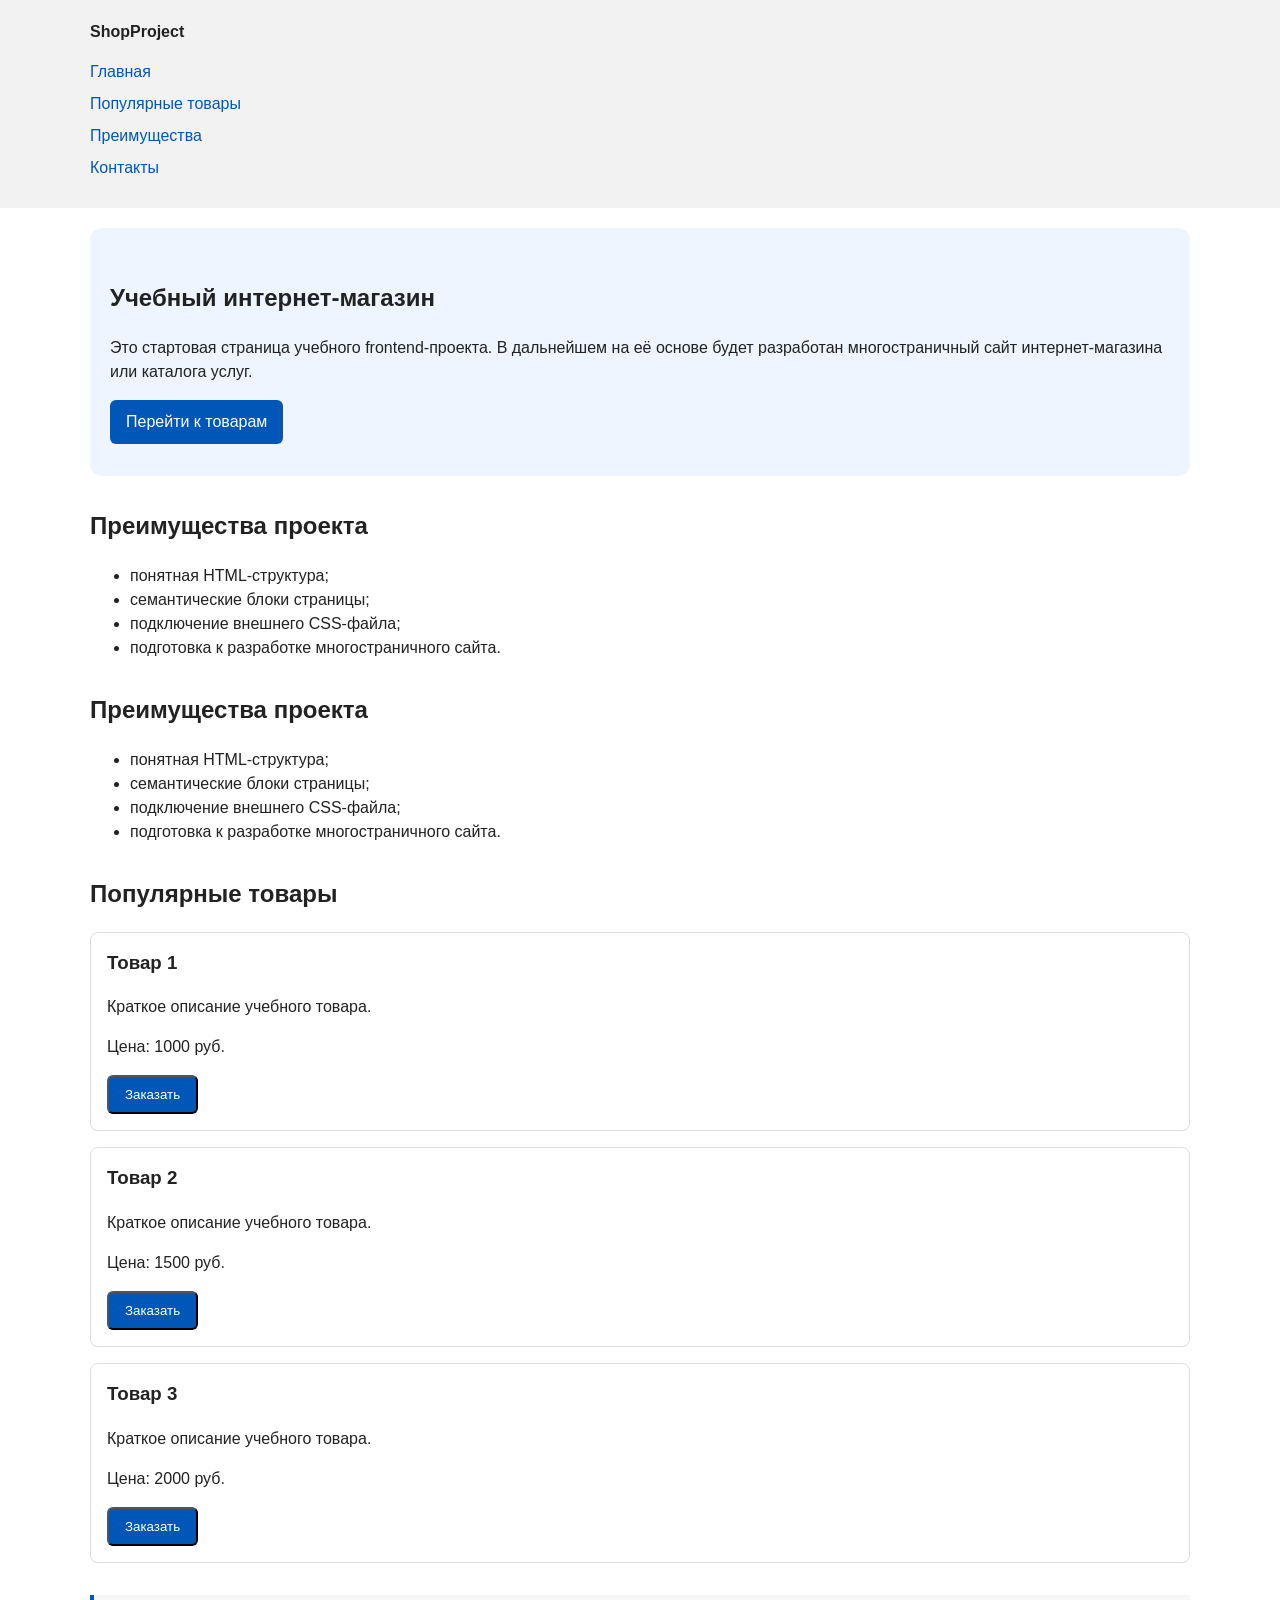
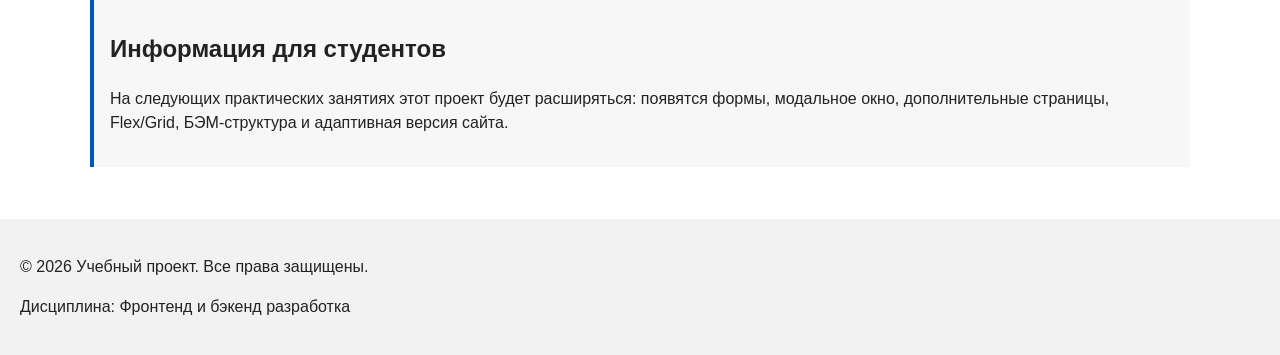
==== index.html @ 1f0f4b77 "feat: add order form modal and validation" ====
<!doctype html>
<html lang="ru">
  <head>
    <meta charset="UTF-8" />
    <meta name="viewport" content="width=device-width, initial-scale=1.0" />
    <title>Учебный интернет-магазин</title>
    <script src="js/main.js" defer></script>
    <link rel="stylesheet" href="css/style.css" />
  </head>
  <body>
    <header>
      <div class="site-header">
        <a class="site-logo" href="index.html">ShopProject</a>

        <nav class="site-nav" aria-label="Основная навигация">
          <ul class="site-nav__list">
            <li><a href="index.html">Главная</a></li>
            <li><a href="#popular">Популярные товары</a></li>
            <li><a href="#advantages">Преимущества</a></li>
            <li><a href="#contacts">Контакты</a></li>
          </ul>
        </nav>
      </div>
    </header>
    <main>
      <!-- Основное содержимое страницы -->
      <section class="hero">
        <h1>Учебный интернет-магазин</h1>
        <p>
          Это стартовая страница учебного frontend-проекта. В дальнейшем на её
          основе будет разработан многостраничный сайт интернет-магазина или
          каталога услуг.
        </p>
        <a class="button" href="#popular">Перейти к товарам</a>
      </section>

      <section class="section" id="advantages">
        <h2>Преимущества проекта</h2>

        <ul class="advantages-list">
          <li>понятная HTML-структура;</li>
          <li>семантические блоки страницы;</li>
          <li>подключение внешнего CSS-файла;</li>
          <li>подготовка к разработке многостраничного сайта.</li>
        </ul>
      </section>

      <section class="section" id="advantages">
        <h2>Преимущества проекта</h2>

        <ul class="advantages-list">
          <li>понятная HTML-структура;</li>
          <li>семантические блоки страницы;</li>
          <li>подключение внешнего CSS-файла;</li>
          <li>подготовка к разработке многостраничного сайта.</li>
        </ul>
      </section>

      <section class="section" id="popular">
        <h2>Популярные товары</h2>

        <article class="product-card">
          <h3>Товар 1</h3>
          <p>Краткое описание учебного товара.</p>
          <p>Цена: 1000 руб.</p>
          <button
            class="button product-card__button"
            type="button"
            data-product="Товар 1"
          >
            Заказать
          </button>
        </article>

        <article class="product-card">
          <h3>Товар 2</h3>
          <p>Краткое описание учебного товара.</p>
          <p>Цена: 1500 руб.</p>
          <button
            class="button product-card__button"
            type="button"
            data-product="Товар 1"
          >
            Заказать
          </button>
        </article>

        <article class="product-card">
          <h3>Товар 3</h3>
          <p>Краткое описание учебного товара.</p>
          <p>Цена: 2000 руб.</p>
          <button
            class="button product-card__button"
            type="button"
            data-product="Товар 1"
          >
            Заказать
          </button>
        </article>
      </section>

      <aside class="aside-info">
        <h2>Информация для студентов</h2>
        <p>
          На следующих практических занятиях этот проект будет расширяться:
          появятся формы, модальное окно, дополнительные страницы, Flex/Grid,
          БЭМ-структура и адаптивная версия сайта.
        </p>
      </aside>
    </main>
    <footer id="contacts">
      <p>&copy; 2026 Учебный проект. Все права защищены.</p>
      <p>Дисциплина: Фронтенд и бэкенд разработка</p>
    </footer>
    <dialog
      class="order-dialog"
      id="order-dialog"
      aria-labelledby="order-dialog-title"
    >
      <h2 id="order-dialog-title">Оформление заявки</h2>

      <form
        class="order-form"
        id="order-form"
        action="#"
        method="post"
        novalidate
      >
        <input id="selected-product" name="selected-product" type="hidden" />

        <div class="form-field">
          <label for="order-name">Имя</label>
          <input
            id="order-name"
            name="name"
            type="text"
            placeholder="Введите ваше имя"
            minlength="2"
            autocomplete="given-name"
            required
          />
        </div>

        <div class="form-field">
          <label for="order-email">E-mail</label>
          <input
            id="order-email"
            name="email"
            type="email"
            placeholder="example@mail.ru"
            autocomplete="email"
            required
          />
        </div>

        <div class="form-field">
          <label for="order-phone">Телефон</label>
          <input
            id="order-phone"
            name="phone"
            type="tel"
            inputmode="tel"
            placeholder="+7 (900) 000-00-00"
            pattern="^\+7 \(\d{3}\) \d{3}-\d{2}-\d{2}$"
            required
          />
          <small>Формат: +7 (900) 000-00-00</small>
        </div>

        <div class="form-field">
          <label for="order-date">Дата связи</label>
          <input id="order-date" name="date" type="date" />
        </div>

        <div class="form-field">
          <label for="order-topic">Тема заявки</label>
          <select id="order-topic" name="topic" required>
            <option value="">Выберите тему</option>
            <option value="product">Заказ товара</option>
            <option value="consultation">Консультация</option>
            <option value="delivery">Доставка</option>
          </select>
        </div>

        <div class="form-field">
          <label for="order-comment">Комментарий</label>
          <textarea
            id="order-comment"
            name="comment"
            rows="4"
            placeholder="Укажите дополнительную информацию"
          ></textarea>
        </div>

        <div class="form-field form-field--checkbox">
          <label>
            <input
              id="order-agreement"
              name="agreement"
              type="checkbox"
              required
            />
            Я согласен на обработку данных
          </label>
        </div>

        <div class="form-actions">
          <button type="button" id="close-order-dialog">Закрыть</button>
          <button type="submit">Отправить заявку</button>
        </div>
      </form>
    </dialog>

    <p class="success-message" id="success-message" hidden>
      Форма успешно отправлена!
    </p>
  </body>
</html>
---- css/style.css ----
/* 
  Универсальное правило для всех элементов.
  border-box делает расчёт размеров более понятным:
  width включает content, padding и border.
*/
* {
  box-sizing: border-box;
}

/*
  Убираем стандартный внешний отступ браузера у body.
  Без этого вокруг страницы может появиться белая рамка.
*/
body {
  margin: 0;
  font-family: Arial, sans-serif;
  line-height: 1.5;
  color: #222222;
  background-color: #ffffff;
}

/*
  Задаём внутренние отступы для основных областей страницы.
  Это делает содержимое визуально отделённым от краёв окна браузера.
*/
header,
main,
footer {
  padding: 20px;
}

/*
  Оформляем шапку страницы.
  Пока используется простой светло-серый фон.
*/
header {
  background-color: #f2f2f2;
}

/*
  Оформляем подвал страницы тем же фоном,
  чтобы визуально отделить его от основного содержимого.
*/
footer {
  background-color: #f2f2f2;
}

/*
  Ограничиваем ширину содержимого шапки,
  чтобы оно не растягивалось слишком сильно на широких экранах.
*/
.site-header {
  max-width: 1100px;
  margin: 0 auto;
}

/*
  Оформляем текстовый логотип.
*/
.site-logo {
  font-weight: bold;
  text-decoration: none;
  color: #222222;
}

/*
  Убираем стандартные отступы и маркеры списка навигации.
*/
.site-nav__list {
  padding: 0;
  margin: 16px 0 0;
  list-style: none;
}

/*
  Добавляем расстояние между пунктами меню.
*/
.site-nav__list li {
  margin-bottom: 8px;
}

/*
  Оформляем ссылки меню.
*/
.site-nav__list a {
  color: #0057b8;
  text-decoration: none;
}

/*
  При наведении мыши подчёркиваем ссылку.
  Подробно состояния интерфейса будут рассмотрены в практической работе 1.7.
*/
.site-nav__list a:hover {
  text-decoration: underline;
}

/*
  Hero-блок — первый крупный блок страницы.
  Он визуально отделяется от остальных разделов фоном и отступами.
*/
.hero {
  max-width: 1100px;
  margin: 0 auto 32px;
  padding: 32px 20px;
  background-color: #eef5ff;
  border-radius: 12px;
}

/*
  Общий класс для разделов страницы.
*/
.section {
  max-width: 1100px;
  margin: 0 auto 32px;
}

/*
  Убираем лишний верхний отступ у заголовков разделов.
*/
.section h2 {
  margin-top: 0;
}

/*
  Карточка товара — самостоятельный блок.
  На следующих занятиях карточки будут доработаны и выстроены в сетку.
*/
.product-card {
  margin-bottom: 16px;
  padding: 16px;
  border: 1px solid #dddddd;
  border-radius: 8px;
  background-color: #ffffff;
}

/*
  Убираем лишний верхний отступ у заголовка карточки.
*/
.product-card h3 {
  margin-top: 0;
}

/*
  Пока это обычная ссылка, но визуально она оформляется как кнопка.
*/
.button {
  display: inline-block;
  padding: 10px 16px;
  color: #ffffff;
  background-color: #0057b8;
  text-decoration: none;
  border-radius: 6px;
}

/*
  Простое состояние наведения для кнопки.
*/
.button:hover {
  background-color: #003f86;
}

/*
  Дополнительный информационный блок.
*/
.aside-info {
  max-width: 1100px;
  margin: 0 auto 32px;
  padding: 16px;
  border-left: 4px solid #0057b8;
  background-color: #f7f7f7;
}

/*
  Модальное окно.
  Элемент dialog сам умеет открываться поверх страницы.
*/
.order-dialog {
  width: min(100% - 32px, 560px);
  padding: 24px;
  border: none;
  border-radius: 12px;
}

/*
  Затемнение фона за модальным окном.
*/
.order-dialog::backdrop {
  background-color: rgba(0, 0, 0, 0.5);
}

/*
  Поле формы.
  Каждый блок получает нижний отступ.
*/
.form-field {
  margin-bottom: 16px;
}

/*
  Подпись поля.
*/
.form-field label {
  display: block;
  margin-bottom: 6px;
}

/*
  Основные поля формы.
*/
.form-field input,
.form-field select,
.form-field textarea {
  width: 100%;
  padding: 10px 12px;
  border: 1px solid #cccccc;
  border-radius: 6px;
  font: inherit;
}

/*
  Checkbox не должен занимать всю ширину.
*/
.form-field input[type="checkbox"] {
  width: auto;
}

/*
  Подсказка под полем телефона.
*/
.form-field small {
  display: block;
  margin-top: 4px;
  color: #666666;
}

/*
  Видимый фокус для клавиатурной навигации.
*/
.form-field input:focus-visible,
.form-field select:focus-visible,
.form-field textarea:focus-visible,
.form-actions button:focus-visible {
  outline: 2px solid #0057b8;
  outline-offset: 2px;
}

/*
  Подсветка ошибочных полей.
  Атрибут aria-invalid будет добавляться через JavaScript.
*/
[aria-invalid="true"] {
  border-color: #b00020;
}

/*
  Кнопки формы.
*/
.form-actions {
  display: flex;
  gap: 12px;
  margin-top: 20px;
}

/*
  Сообщение об успешной отправке.
*/
.success-message {
  max-width: 1100px;
  margin: 24px auto;
  padding: 16px;
  border-left: 4px solid #168a2f;
  background-color: #eefaf0;
}
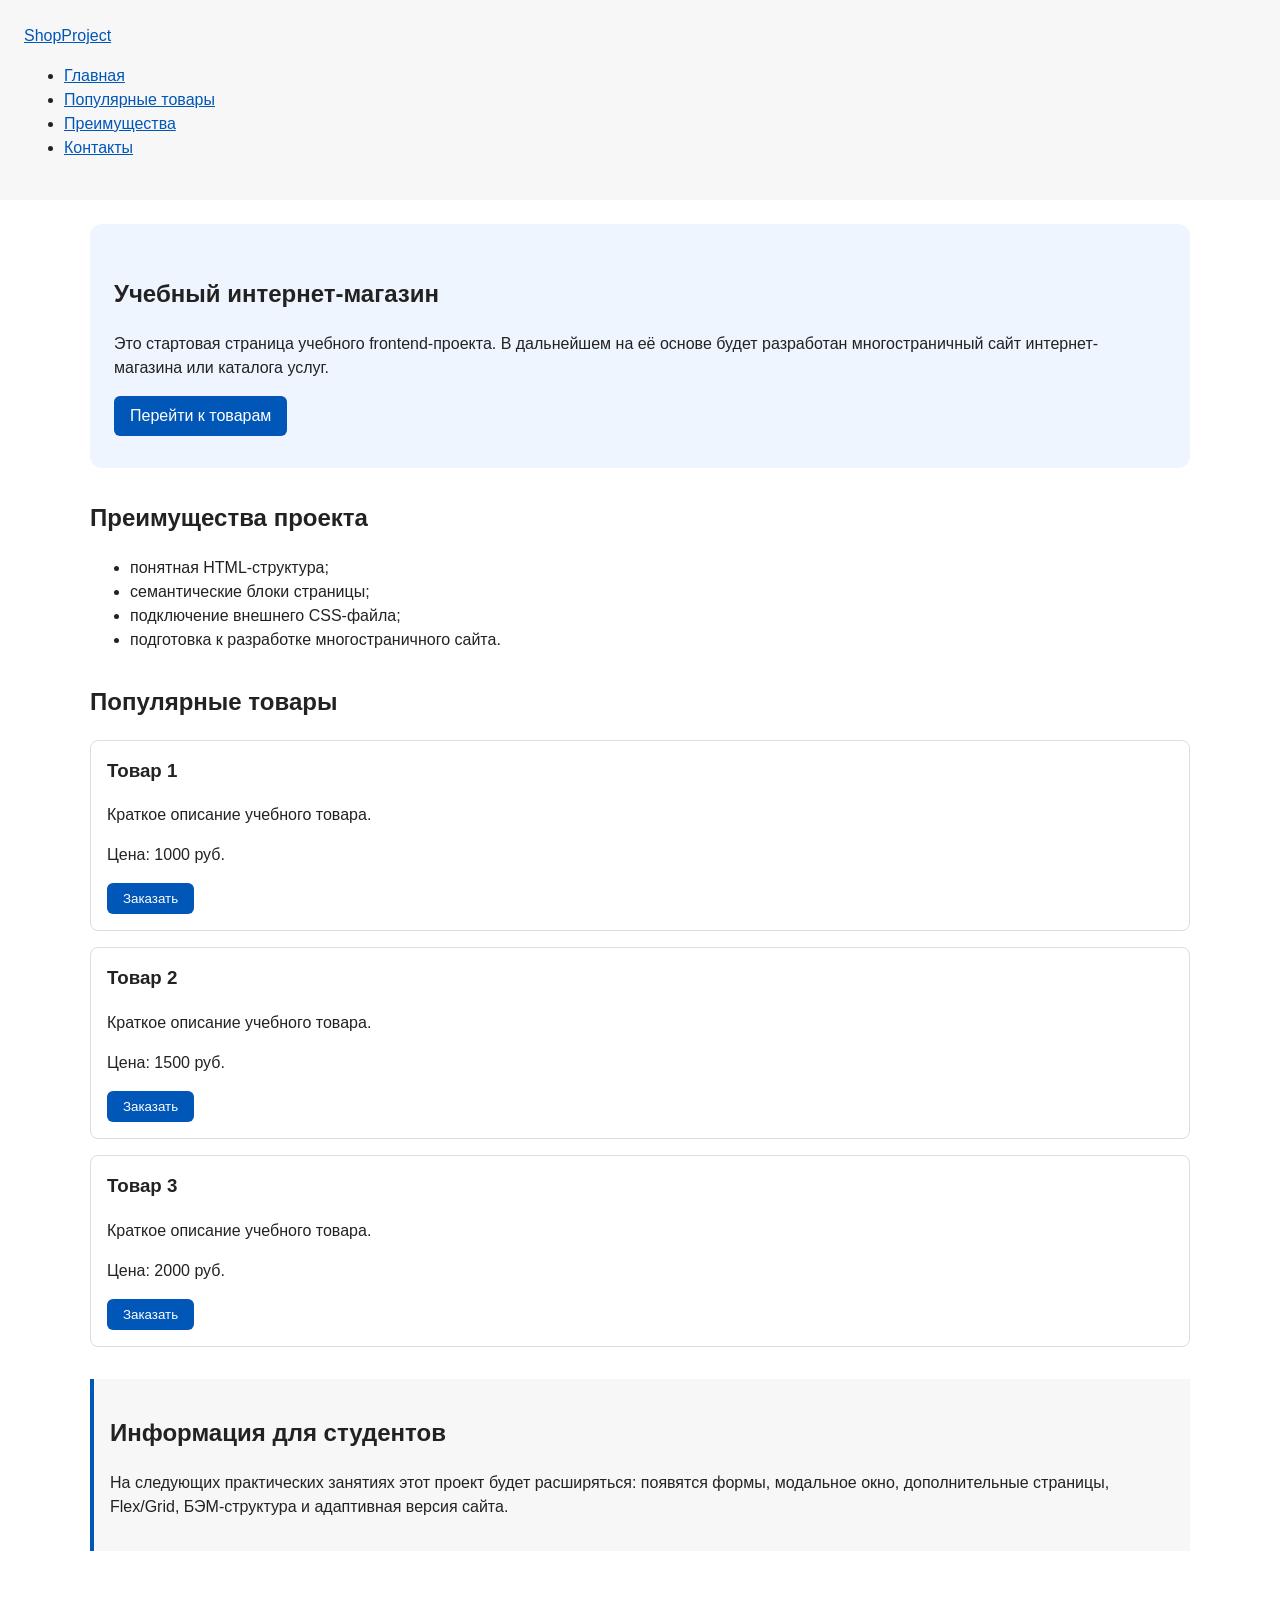
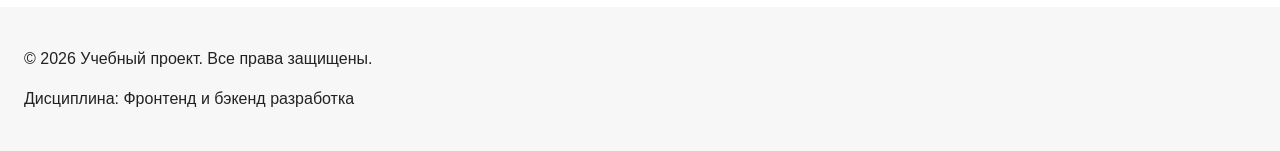
==== commit 2ebc1a4c: "refactor: organize CSS variables and states" ====
--- a/index.html
+++ b/index.html
@@ -45,17 +45,6 @@
         </ul>
       </section>
 
-      <section class="section" id="advantages">
-        <h2>Преимущества проекта</h2>
-
-        <ul class="advantages-list">
-          <li>понятная HTML-структура;</li>
-          <li>семантические блоки страницы;</li>
-          <li>подключение внешнего CSS-файла;</li>
-          <li>подготовка к разработке многостраничного сайта.</li>
-        </ul>
-      </section>
-
       <section class="section" id="popular">
         <h2>Популярные товары</h2>
 
--- a/css/style.css
+++ b/css/style.css
@@ -1,274 +1,220 @@
-/* 
-  Универсальное правило для всех элементов.
-  border-box делает расчёт размеров более понятным:
-  width включает content, padding и border.
-*/
+/* ===============================
+   1. Переменные проекта
+   =============================== */
+
+:root {
+  /* Основные цвета проекта */
+  --color-bg: #ffffff;
+  --color-text: #222222;
+  --color-muted: #666666;
+  --color-primary: #0057b8;
+  --color-primary-dark: #003f86;
+  --color-border: #dddddd;
+  --color-surface: #f7f7f7;
+  --color-surface-accent: #eef5ff;
+  --color-danger: #b00020;
+  --color-success: #168a2f;
+  --color-success-bg: #eefaf0;
+  --color-white: #ffffff;
+
+  /* Отступы */
+  --space-xs: 4px;
+  --space-sm: 8px;
+  --space-md: 16px;
+  --space-lg: 24px;
+  --space-xl: 32px;
+
+  /* Скругления */
+  --radius-sm: 6px;
+  --radius-md: 8px;
+  --radius-lg: 12px;
+
+  /* Размеры */
+  --container-width: 1100px;
+}
+/* ===============================
+   2. Базовые стили
+   =============================== */
+
 * {
   box-sizing: border-box;
 }
 
-/*
-  Убираем стандартный внешний отступ браузера у body.
-  Без этого вокруг страницы может появиться белая рамка.
-*/
 body {
   margin: 0;
   font-family: Arial, sans-serif;
   line-height: 1.5;
-  color: #222222;
-  background-color: #ffffff;
-}
-
-/*
-  Задаём внутренние отступы для основных областей страницы.
-  Это делает содержимое визуально отделённым от краёв окна браузера.
-*/
+  color: var(--color-text);
+  background-color: var(--color-bg);
+}
+
 header,
 main,
 footer {
-  padding: 20px;
-}
-
-/*
-  Оформляем шапку страницы.
-  Пока используется простой светло-серый фон.
-*/
+  padding: var(--space-lg);
+}
+
 header {
-  background-color: #f2f2f2;
-}
-
-/*
-  Оформляем подвал страницы тем же фоном,
-  чтобы визуально отделить его от основного содержимого.
-*/
+  background-color: var(--color-surface);
+}
+
 footer {
-  background-color: #f2f2f2;
-}
-
-/*
-  Ограничиваем ширину содержимого шапки,
-  чтобы оно не растягивалось слишком сильно на широких экранах.
-*/
-.site-header {
-  max-width: 1100px;
-  margin: 0 auto;
-}
-
-/*
-  Оформляем текстовый логотип.
-*/
-.site-logo {
-  font-weight: bold;
+  background-color: var(--color-surface);
+}
+
+/* ===============================
+   3. Общие элементы интерфейса
+   =============================== */
+
+a {
+  color: var(--color-primary);
+}
+
+a:hover {
+  color: var(--color-primary-dark);
+}
+
+a:focus-visible {
+  outline: 2px solid var(--color-primary);
+  outline-offset: 3px;
+}
+
+.button {
+  display: inline-block;
+  padding: var(--space-sm) var(--space-md);
+  color: var(--color-white);
+  background-color: var(--color-primary);
   text-decoration: none;
-  color: #222222;
-}
-
-/*
-  Убираем стандартные отступы и маркеры списка навигации.
-*/
-.site-nav__list {
-  padding: 0;
-  margin: 16px 0 0;
-  list-style: none;
-}
-
-/*
-  Добавляем расстояние между пунктами меню.
-*/
-.site-nav__list li {
-  margin-bottom: 8px;
-}
-
-/*
-  Оформляем ссылки меню.
-*/
-.site-nav__list a {
-  color: #0057b8;
-  text-decoration: none;
-}
-
-/*
-  При наведении мыши подчёркиваем ссылку.
-  Подробно состояния интерфейса будут рассмотрены в практической работе 1.7.
-*/
-.site-nav__list a:hover {
-  text-decoration: underline;
-}
-
-/*
-  Hero-блок — первый крупный блок страницы.
-  Он визуально отделяется от остальных разделов фоном и отступами.
-*/
+  border: none;
+  border-radius: var(--radius-sm);
+  cursor: pointer;
+}
+
+.button:hover {
+  background-color: var(--color-primary-dark);
+}
+
+.button:focus-visible {
+  outline: 2px solid var(--color-primary);
+  outline-offset: 3px;
+}
+
+.button:disabled {
+  opacity: 0.6;
+  cursor: not-allowed;
+}
+
+/* ===============================
+   4. Компоненты страницы
+   =============================== */
+
 .hero {
-  max-width: 1100px;
-  margin: 0 auto 32px;
-  padding: 32px 20px;
-  background-color: #eef5ff;
-  border-radius: 12px;
-}
-
-/*
-  Общий класс для разделов страницы.
-*/
+  max-width: var(--container-width);
+  margin: 0 auto var(--space-xl);
+  padding: var(--space-xl) var(--space-lg);
+  background-color: var(--color-surface-accent);
+  border-radius: var(--radius-lg);
+}
+
 .section {
-  max-width: 1100px;
-  margin: 0 auto 32px;
-}
-
-/*
-  Убираем лишний верхний отступ у заголовков разделов.
-*/
+  max-width: var(--container-width);
+  margin: 0 auto var(--space-xl);
+}
+
 .section h2 {
   margin-top: 0;
 }
 
-/*
-  Карточка товара — самостоятельный блок.
-  На следующих занятиях карточки будут доработаны и выстроены в сетку.
-*/
 .product-card {
-  margin-bottom: 16px;
-  padding: 16px;
-  border: 1px solid #dddddd;
-  border-radius: 8px;
-  background-color: #ffffff;
-}
-
-/*
-  Убираем лишний верхний отступ у заголовка карточки.
-*/
+  margin-bottom: var(--space-md);
+  padding: var(--space-md);
+  border: 1px solid var(--color-border);
+  border-radius: var(--radius-md);
+  background-color: var(--color-bg);
+}
+
+.product-card:hover {
+  border-color: var(--color-primary);
+}
+
 .product-card h3 {
   margin-top: 0;
 }
 
-/*
-  Пока это обычная ссылка, но визуально она оформляется как кнопка.
-*/
-.button {
-  display: inline-block;
-  padding: 10px 16px;
-  color: #ffffff;
-  background-color: #0057b8;
-  text-decoration: none;
-  border-radius: 6px;
-}
-
-/*
-  Простое состояние наведения для кнопки.
-*/
-.button:hover {
-  background-color: #003f86;
-}
-
-/*
-  Дополнительный информационный блок.
-*/
 .aside-info {
-  max-width: 1100px;
-  margin: 0 auto 32px;
-  padding: 16px;
-  border-left: 4px solid #0057b8;
-  background-color: #f7f7f7;
-}
-
-/*
-  Модальное окно.
-  Элемент dialog сам умеет открываться поверх страницы.
-*/
+  max-width: var(--container-width);
+  margin: 0 auto var(--space-xl);
+  padding: var(--space-md);
+  border-left: 4px solid var(--color-primary);
+  background-color: var(--color-surface);
+}
+
+/* ===============================
+   5. Форма и модальное окно
+   =============================== */
+
 .order-dialog {
   width: min(100% - 32px, 560px);
-  padding: 24px;
+  padding: var(--space-lg);
   border: none;
-  border-radius: 12px;
-}
-
-/*
-  Затемнение фона за модальным окном.
-*/
+  border-radius: var(--radius-lg);
+}
+
 .order-dialog::backdrop {
   background-color: rgba(0, 0, 0, 0.5);
 }
 
-/*
-  Поле формы.
-  Каждый блок получает нижний отступ.
-*/
 .form-field {
-  margin-bottom: 16px;
-}
-
-/*
-  Подпись поля.
-*/
+  margin-bottom: var(--space-md);
+}
+
 .form-field label {
   display: block;
-  margin-bottom: 6px;
-}
-
-/*
-  Основные поля формы.
-*/
+  margin-bottom: var(--space-xs);
+}
+
 .form-field input,
 .form-field select,
 .form-field textarea {
   width: 100%;
   padding: 10px 12px;
-  border: 1px solid #cccccc;
-  border-radius: 6px;
+  border: 1px solid var(--color-border);
+  border-radius: var(--radius-sm);
   font: inherit;
 }
 
-/*
-  Checkbox не должен занимать всю ширину.
-*/
 .form-field input[type="checkbox"] {
   width: auto;
 }
 
-/*
-  Подсказка под полем телефона.
-*/
 .form-field small {
   display: block;
-  margin-top: 4px;
-  color: #666666;
-}
-
-/*
-  Видимый фокус для клавиатурной навигации.
-*/
+  margin-top: var(--space-xs);
+  color: var(--color-muted);
+}
+
+.form-field input:hover,
+.form-field select:hover,
+.form-field textarea:hover {
+  border-color: var(--color-primary);
+}
+
 .form-field input:focus-visible,
 .form-field select:focus-visible,
 .form-field textarea:focus-visible,
 .form-actions button:focus-visible {
-  outline: 2px solid #0057b8;
-  outline-offset: 2px;
-}
-
-/*
-  Подсветка ошибочных полей.
-  Атрибут aria-invalid будет добавляться через JavaScript.
-*/
+  outline: 2px solid var(--color-primary);
+  outline-offset: 3px;
+}
+
 [aria-invalid="true"] {
-  border-color: #b00020;
-}
-
-/*
-  Кнопки формы.
-*/
-.form-actions {
-  display: flex;
-  gap: 12px;
-  margin-top: 20px;
-}
-
-/*
-  Сообщение об успешной отправке.
-*/
+  border-color: var(--color-danger);
+}
+
 .success-message {
-  max-width: 1100px;
-  margin: 24px auto;
-  padding: 16px;
-  border-left: 4px solid #168a2f;
-  background-color: #eefaf0;
-}
+  max-width: var(--container-width);
+  margin: var(--space-lg) auto;
+  padding: var(--space-md);
+  border-left: 4px solid var(--color-success);
+  background-color: var(--color-success-bg);
+}
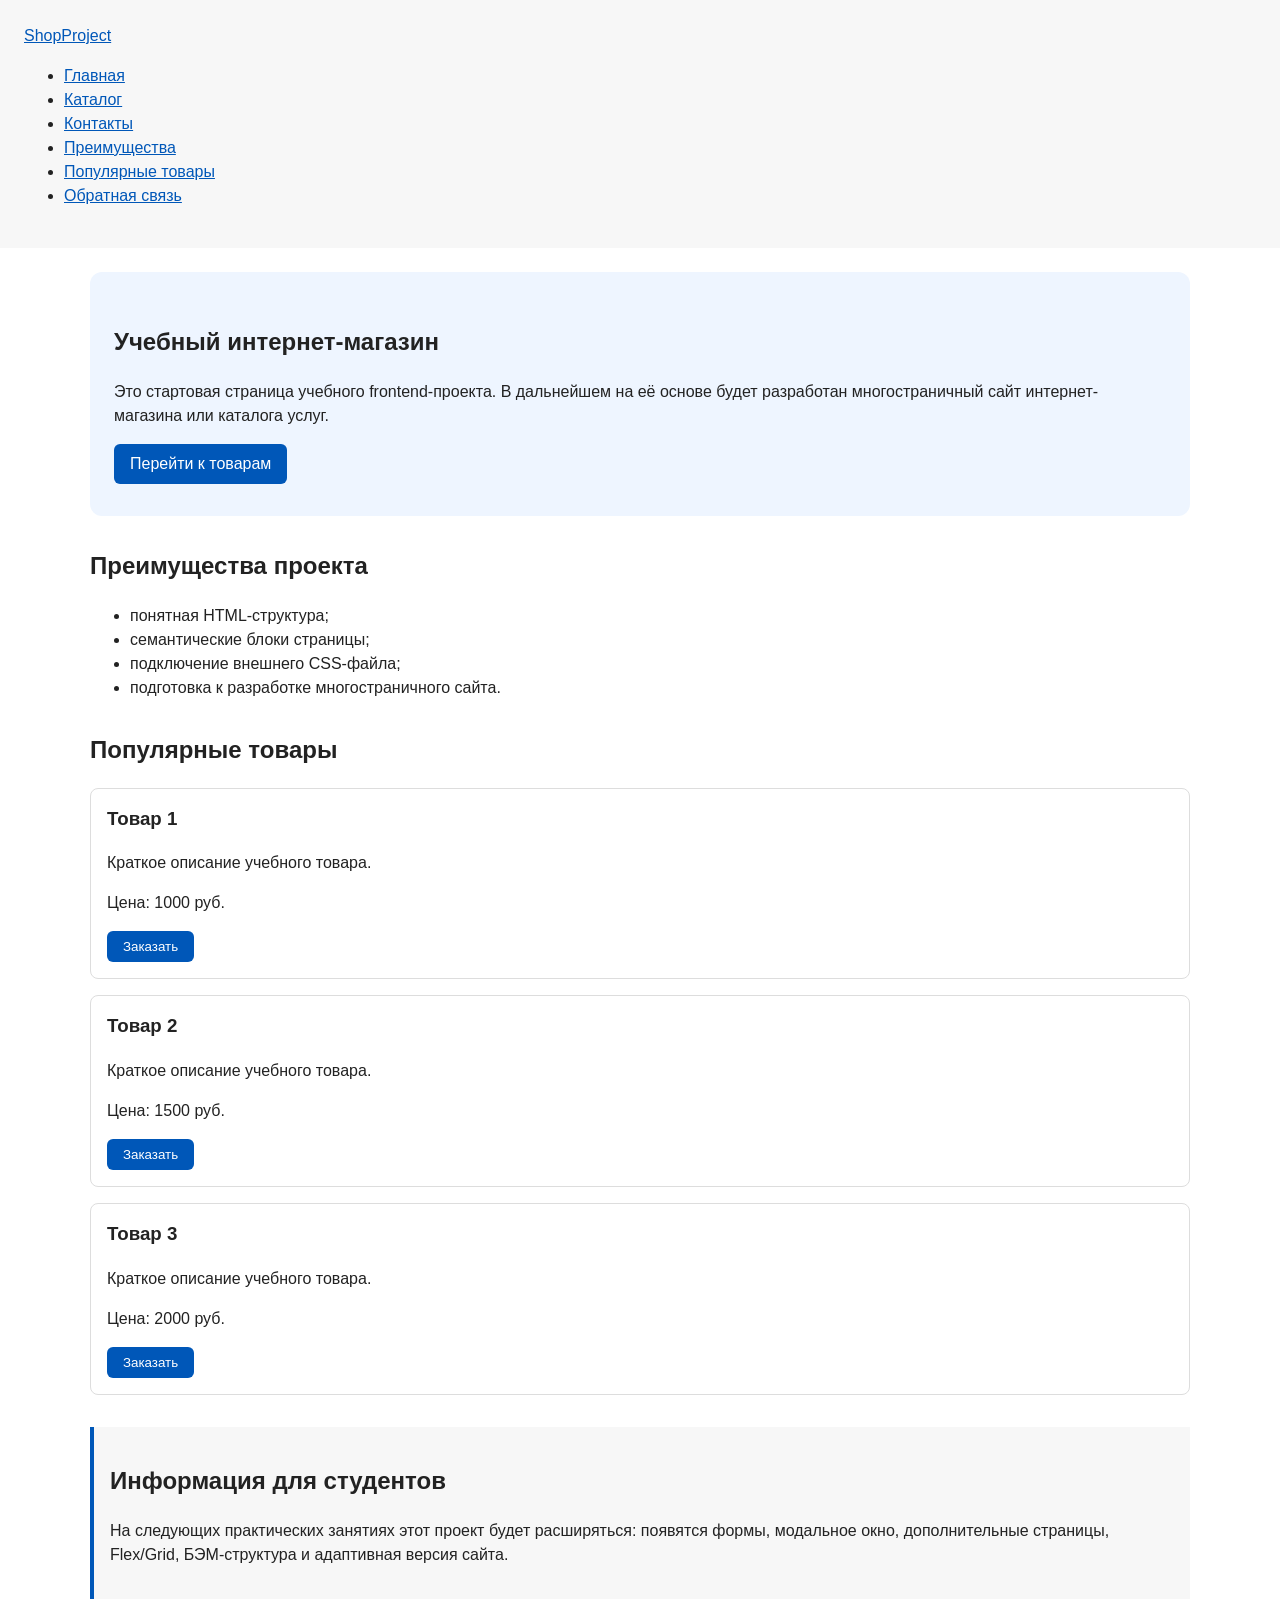
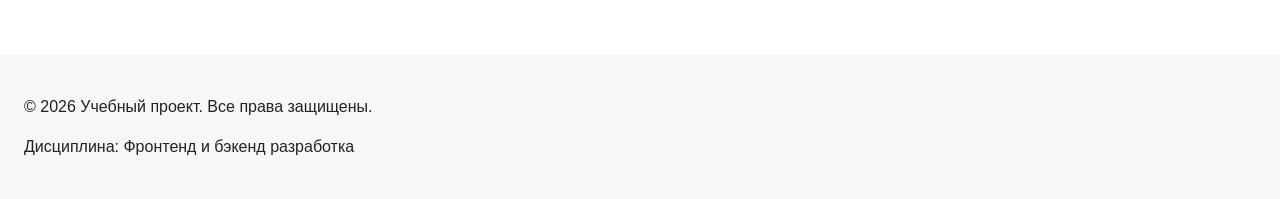
==== commit 3263428a: "feat: add multi-page structure navigation and anchors" ====
--- a/index.html
+++ b/index.html
@@ -6,18 +6,29 @@
     <title>Учебный интернет-магазин</title>
     <script src="js/main.js" defer></script>
     <link rel="stylesheet" href="css/style.css" />
+    <meta property="og:type" content="website" />
+    <meta property="og:title" content="Учебный интернет-магазин" />
+    <meta
+      property="og:description"
+      content="Учебный frontend-проект интернет-магазина."
+    />
+    <meta
+      property="og:image"
+      content="https://d1nexer.github.io/kr1-html-css-shop/images/preview.jpg"
+    />
   </head>
   <body>
     <header>
       <div class="site-header">
         <a class="site-logo" href="index.html">ShopProject</a>
-
         <nav class="site-nav" aria-label="Основная навигация">
           <ul class="site-nav__list">
             <li><a href="index.html">Главная</a></li>
-            <li><a href="#popular">Популярные товары</a></li>
-            <li><a href="#advantages">Преимущества</a></li>
-            <li><a href="#contacts">Контакты</a></li>
+            <li><a href="catalog.html">Каталог</a></li>
+            <li><a href="contacts.html">Контакты</a></li>
+            <li><a href="index.html#advantages">Преимущества</a></li>
+            <li><a href="index.html#popular">Популярные товары</a></li>
+            <li><a href="index.html#contacts">Обратная связь</a></li>
           </ul>
         </nav>
       </div>
--- a/css/style.css
+++ b/css/style.css
@@ -40,6 +40,11 @@
   box-sizing: border-box;
 }
 
+html {
+  scroll-behavior: smooth;
+}
+
+
 body {
   margin: 0;
   font-family: Arial, sans-serif;
@@ -218,3 +223,25 @@
   border-left: 4px solid var(--color-success);
   background-color: var(--color-success-bg);
 }
+
+.breadcrumbs {
+  max-width: var(--container-width);
+  margin: 0 auto var(--space-md);
+  font-size: 14px;
+  color: var(--color-muted);
+}
+
+.breadcrumbs a {
+  color: var(--color-primary);
+}
+
+.breadcrumbs span::before {
+  content: " / ";
+  color: var(--color-muted);
+}
+
+:target {
+  outline: 2px dashed var(--color-primary);
+  outline-offset: 4px;
+}
+
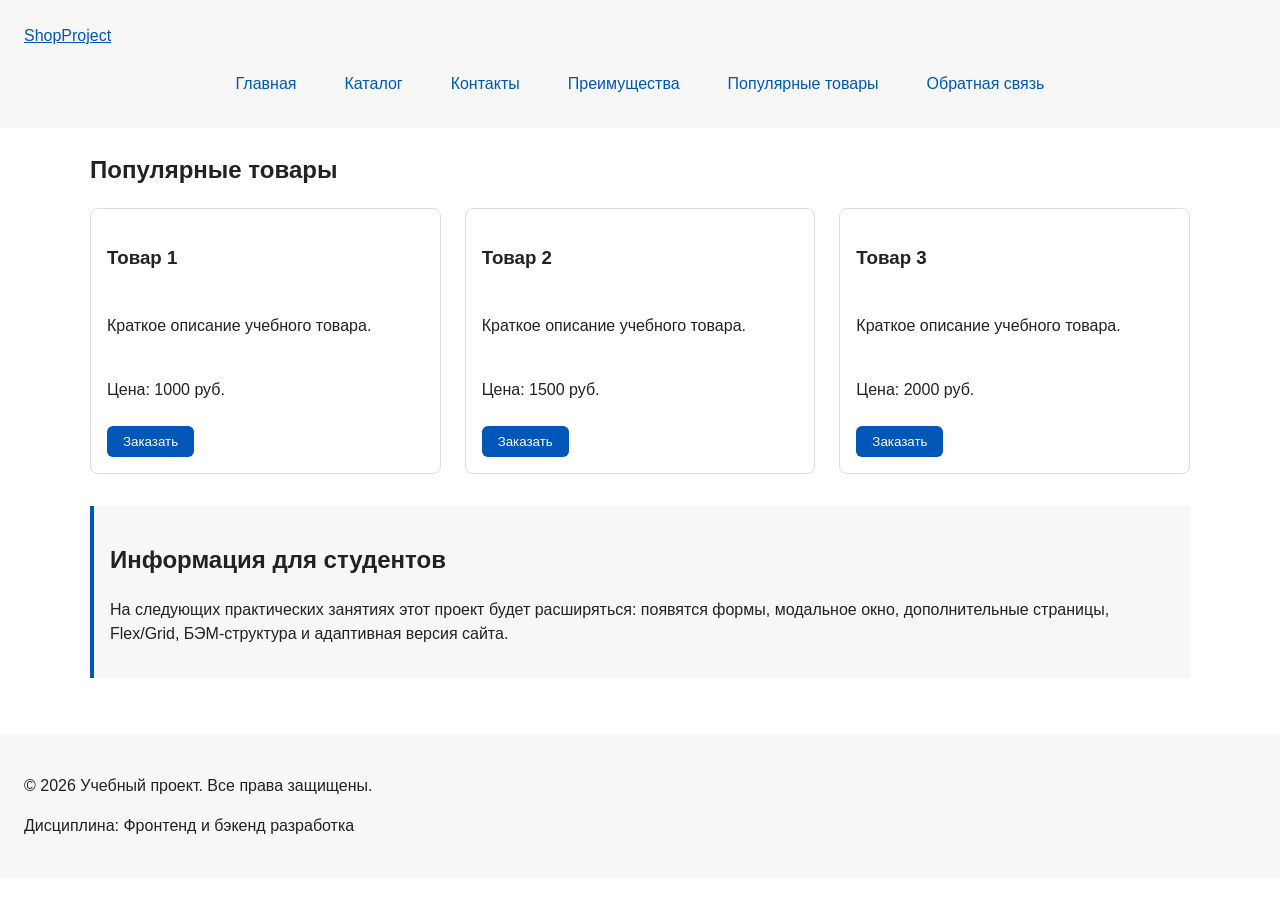
==== commit 7b1ce85a: "feat: add flex navigation and grid catalog layout" ====
--- a/index.html
+++ b/index.html
@@ -35,68 +35,49 @@
     </header>
     <main>
       <!-- Основное содержимое страницы -->
-      <section class="hero">
-        <h1>Учебный интернет-магазин</h1>
-        <p>
-          Это стартовая страница учебного frontend-проекта. В дальнейшем на её
-          основе будет разработан многостраничный сайт интернет-магазина или
-          каталога услуг.
-        </p>
-        <a class="button" href="#popular">Перейти к товарам</a>
-      </section>
-
-      <section class="section" id="advantages">
-        <h2>Преимущества проекта</h2>
-
-        <ul class="advantages-list">
-          <li>понятная HTML-структура;</li>
-          <li>семантические блоки страницы;</li>
-          <li>подключение внешнего CSS-файла;</li>
-          <li>подготовка к разработке многостраничного сайта.</li>
-        </ul>
-      </section>
-
       <section class="section" id="popular">
         <h2>Популярные товары</h2>
 
-        <article class="product-card">
-          <h3>Товар 1</h3>
-          <p>Краткое описание учебного товара.</p>
-          <p>Цена: 1000 руб.</p>
-          <button
-            class="button product-card__button"
-            type="button"
-            data-product="Товар 1"
-          >
-            Заказать
-          </button>
-        </article>
+        <div class="products-grid">
+          <article class="product-card">
+            <h3>Товар 1</h3>
+            <p>Краткое описание учебного товара.</p>
+            <p>Цена: 1000 руб.</p>
+            <button
+              class="button product-card__button"
+              type="button"
+              data-product="Товар 1"
+            >
+              Заказать
+            </button>
+          </article>
 
-        <article class="product-card">
-          <h3>Товар 2</h3>
-          <p>Краткое описание учебного товара.</p>
-          <p>Цена: 1500 руб.</p>
-          <button
-            class="button product-card__button"
-            type="button"
-            data-product="Товар 1"
-          >
-            Заказать
-          </button>
-        </article>
+          <article class="product-card">
+            <h3>Товар 2</h3>
+            <p>Краткое описание учебного товара.</p>
+            <p>Цена: 1500 руб.</p>
+            <button
+              class="button product-card__button"
+              type="button"
+              data-product="Товар 2"
+            >
+              Заказать
+            </button>
+          </article>
 
-        <article class="product-card">
-          <h3>Товар 3</h3>
-          <p>Краткое описание учебного товара.</p>
-          <p>Цена: 2000 руб.</p>
-          <button
-            class="button product-card__button"
-            type="button"
-            data-product="Товар 1"
-          >
-            Заказать
-          </button>
-        </article>
+          <article class="product-card">
+            <h3>Товар 3</h3>
+            <p>Краткое описание учебного товара.</p>
+            <p>Цена: 2000 руб.</p>
+            <button
+              class="button product-card__button"
+              type="button"
+              data-product="Товар 3"
+            >
+              Заказать
+            </button>
+          </article>
+        </div>
       </section>
 
       <aside class="aside-info">
--- a/css/style.css
+++ b/css/style.css
@@ -142,9 +142,29 @@
   border-color: var(--color-primary);
 }
 
-.product-card h3 {
-  margin-top: 0;
-}
+.product-card {
+  display: flex;
+  flex-direction: column;
+  gap: var(--space-sm);
+  margin-bottom: 0;
+  padding: var(--space-md);
+  border: 1px solid var(--color-border);
+  border-radius: var(--radius-md);
+  background-color: var(--color-bg);
+}
+
+.product-card .button {
+  margin-top: auto;
+  align-self: flex-start;
+}
+
+
+.products-grid {
+  display: grid;
+  grid-template-columns: repeat(3, 1fr);
+  gap: var(--space-lg);
+}
+
 
 .aside-info {
   max-width: var(--container-width);
@@ -245,3 +265,77 @@
   outline-offset: 4px;
 }
 
+.site-nav__list {
+  display: flex;
+  flex-wrap: wrap;
+  justify-content: center;
+  align-items: center;
+  gap: var(--space-md);
+  padding: 0;
+  margin: var(--space-md) 0 0;
+  list-style: none;
+}
+
+.site-nav__list a {
+  display: inline-block;
+  padding: var(--space-sm) var(--space-md);
+  color: var(--color-primary);
+  text-decoration: none;
+  border-radius: var(--radius-sm);
+}
+
+.site-nav__list a:hover {
+  color: var(--color-white);
+  background-color: var(--color-primary);
+}
+
+.catalog-layout {
+  max-width: var(--container-width);
+  margin: 0 auto var(--space-xl);
+  display: grid;
+  grid-template-columns: 260px 1fr;
+  grid-template-areas: "filters products";
+  gap: var(--space-lg);
+}
+
+.catalog-filters {
+  grid-area: filters;
+  padding: var(--space-md);
+  border: 1px solid var(--color-border);
+  border-radius: var(--radius-md);
+  background-color: var(--color-surface);
+}
+
+.catalog-products {
+  grid-area: products;
+}
+
+.filters-form {
+  display: grid;
+  gap: var(--space-md);
+}
+
+.filters-form fieldset {
+  margin: 0;
+  padding: var(--space-md);
+  border: 1px solid var(--color-border);
+  border-radius: var(--radius-sm);
+}
+
+.filters-form legend {
+  font-weight: 700;
+}
+
+.filters-form label {
+  display: block;
+  margin-bottom: var(--space-sm);
+}
+
+.filters-form input[type="number"] {
+  width: 100%;
+  padding: 8px 10px;
+  border: 1px solid var(--color-border);
+  border-radius: var(--radius-sm);
+  font: inherit;
+}
+
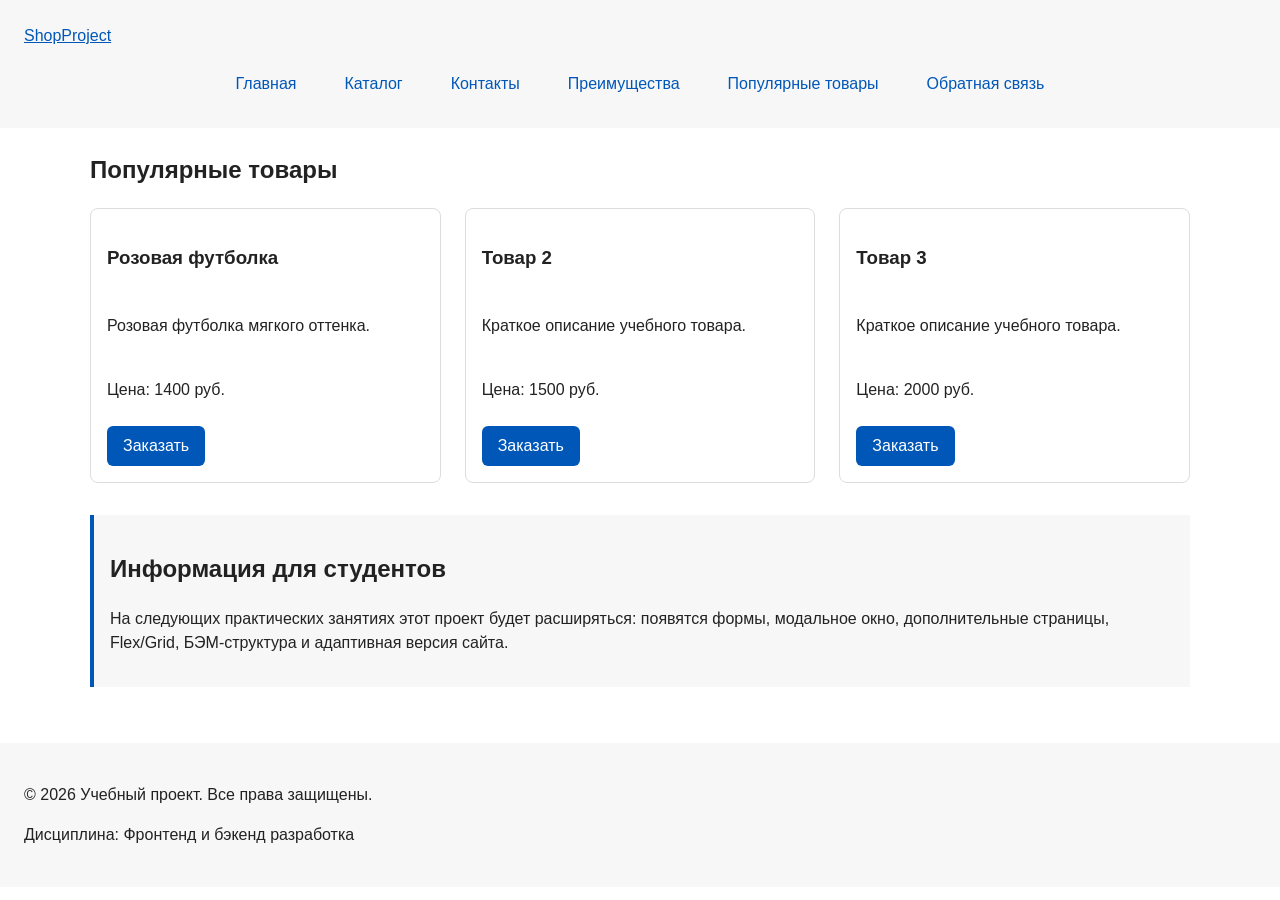
==== commit 6833646b: "product.html is working with js script properly" ====
--- a/index.html
+++ b/index.html
@@ -4,7 +4,6 @@
     <meta charset="UTF-8" />
     <meta name="viewport" content="width=device-width, initial-scale=1.0" />
     <title>Учебный интернет-магазин</title>
-    <script src="js/main.js" defer></script>
     <link rel="stylesheet" href="css/style.css" />
     <meta property="og:type" content="website" />
     <meta property="og:title" content="Учебный интернет-магазин" />
@@ -40,42 +39,30 @@
 
         <div class="products-grid">
           <article class="product-card">
-            <h3>Товар 1</h3>
-            <p>Краткое описание учебного товара.</p>
-            <p>Цена: 1000 руб.</p>
-            <button
-              class="button product-card__button"
-              type="button"
-              data-product="Товар 1"
-            >
+            <h3>Розовая футболка</h3>
+            <p>Розовая футболка мягкого оттенка.</p>
+            <p>Цена: 1400 руб.</p>
+            <a href="product.html" class="a-button">
               Заказать
-            </button>
+            </a>
           </article>
 
           <article class="product-card">
             <h3>Товар 2</h3>
             <p>Краткое описание учебного товара.</p>
             <p>Цена: 1500 руб.</p>
-            <button
-              class="button product-card__button"
-              type="button"
-              data-product="Товар 2"
-            >
+            <a href="product.html" class="a-button">
               Заказать
-            </button>
+            </a>
           </article>
 
           <article class="product-card">
             <h3>Товар 3</h3>
             <p>Краткое описание учебного товара.</p>
             <p>Цена: 2000 руб.</p>
-            <button
-              class="button product-card__button"
-              type="button"
-              data-product="Товар 3"
-            >
+            <a href="product.html" class="a-button">
               Заказать
-            </button>
+            </a>
           </article>
         </div>
       </section>
@@ -93,107 +80,5 @@
       <p>&copy; 2026 Учебный проект. Все права защищены.</p>
       <p>Дисциплина: Фронтенд и бэкенд разработка</p>
     </footer>
-    <dialog
-      class="order-dialog"
-      id="order-dialog"
-      aria-labelledby="order-dialog-title"
-    >
-      <h2 id="order-dialog-title">Оформление заявки</h2>
-
-      <form
-        class="order-form"
-        id="order-form"
-        action="#"
-        method="post"
-        novalidate
-      >
-        <input id="selected-product" name="selected-product" type="hidden" />
-
-        <div class="form-field">
-          <label for="order-name">Имя</label>
-          <input
-            id="order-name"
-            name="name"
-            type="text"
-            placeholder="Введите ваше имя"
-            minlength="2"
-            autocomplete="given-name"
-            required
-          />
-        </div>
-
-        <div class="form-field">
-          <label for="order-email">E-mail</label>
-          <input
-            id="order-email"
-            name="email"
-            type="email"
-            placeholder="example@mail.ru"
-            autocomplete="email"
-            required
-          />
-        </div>
-
-        <div class="form-field">
-          <label for="order-phone">Телефон</label>
-          <input
-            id="order-phone"
-            name="phone"
-            type="tel"
-            inputmode="tel"
-            placeholder="+7 (900) 000-00-00"
-            pattern="^\+7 \(\d{3}\) \d{3}-\d{2}-\d{2}$"
-            required
-          />
-          <small>Формат: +7 (900) 000-00-00</small>
-        </div>
-
-        <div class="form-field">
-          <label for="order-date">Дата связи</label>
-          <input id="order-date" name="date" type="date" />
-        </div>
-
-        <div class="form-field">
-          <label for="order-topic">Тема заявки</label>
-          <select id="order-topic" name="topic" required>
-            <option value="">Выберите тему</option>
-            <option value="product">Заказ товара</option>
-            <option value="consultation">Консультация</option>
-            <option value="delivery">Доставка</option>
-          </select>
-        </div>
-
-        <div class="form-field">
-          <label for="order-comment">Комментарий</label>
-          <textarea
-            id="order-comment"
-            name="comment"
-            rows="4"
-            placeholder="Укажите дополнительную информацию"
-          ></textarea>
-        </div>
-
-        <div class="form-field form-field--checkbox">
-          <label>
-            <input
-              id="order-agreement"
-              name="agreement"
-              type="checkbox"
-              required
-            />
-            Я согласен на обработку данных
-          </label>
-        </div>
-
-        <div class="form-actions">
-          <button type="button" id="close-order-dialog">Закрыть</button>
-          <button type="submit">Отправить заявку</button>
-        </div>
-      </form>
-    </dialog>
-
-    <p class="success-message" id="success-message" hidden>
-      Форма успешно отправлена!
-    </p>
   </body>
 </html>
--- a/css/style.css
+++ b/css/style.css
@@ -84,7 +84,7 @@
   outline-offset: 3px;
 }
 
-.button {
+.button, .a-button {
   display: inline-block;
   padding: var(--space-sm) var(--space-md);
   color: var(--color-white);
@@ -95,16 +95,16 @@
   cursor: pointer;
 }
 
-.button:hover {
+.button:hover, .a-button:hover {
   background-color: var(--color-primary-dark);
 }
 
-.button:focus-visible {
+.button:focus-visible, .a-button:focus-visible {
   outline: 2px solid var(--color-primary);
   outline-offset: 3px;
 }
 
-.button:disabled {
+.button:disabled, .a-button:disabled {
   opacity: 0.6;
   cursor: not-allowed;
 }
@@ -153,7 +153,7 @@
   background-color: var(--color-bg);
 }
 
-.product-card .button {
+.product-card .button, .a-button {
   margin-top: auto;
   align-self: flex-start;
 }
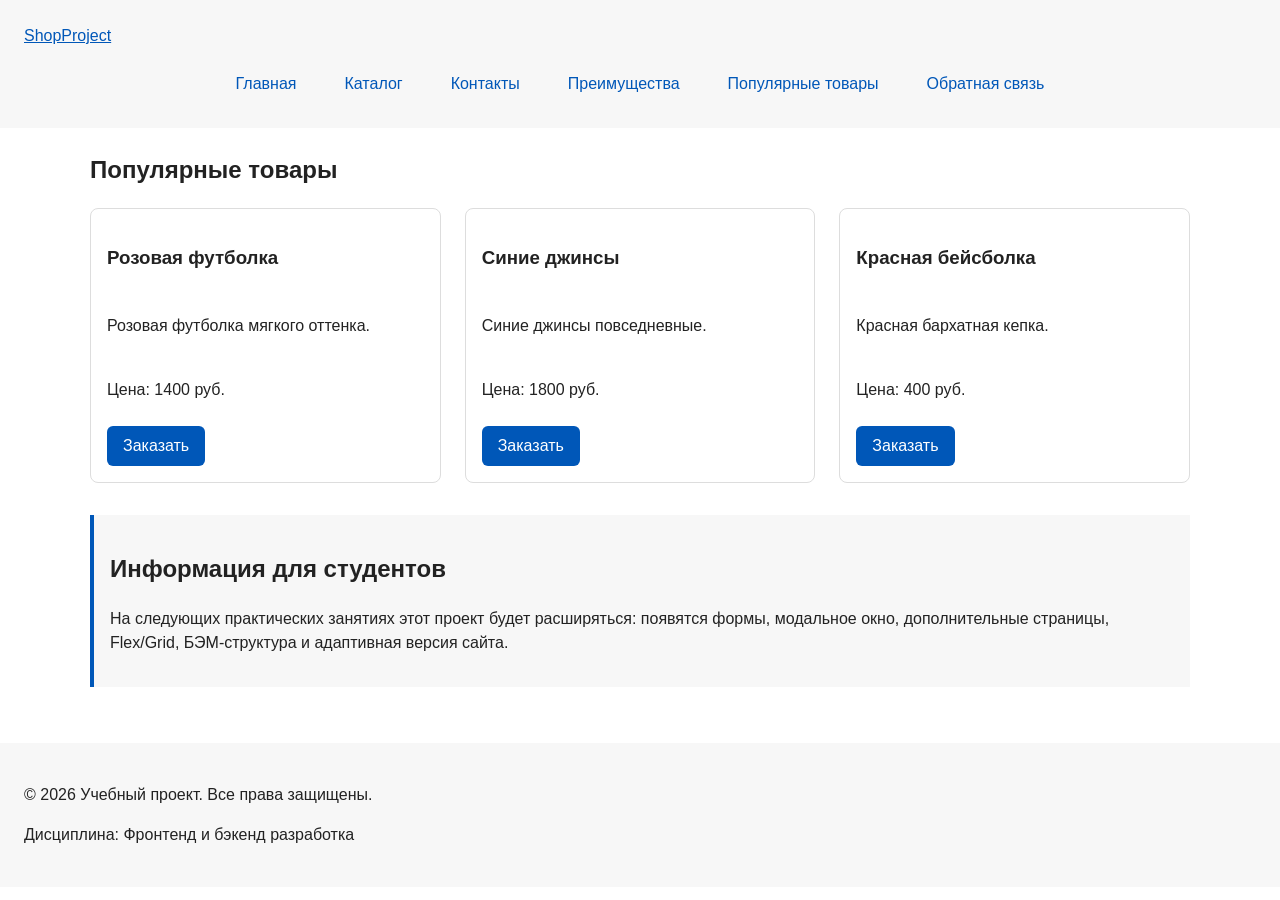
==== commit c7410eef: "feat/updated all products .html files" ====
--- a/index.html
+++ b/index.html
@@ -42,25 +42,25 @@
             <h3>Розовая футболка</h3>
             <p>Розовая футболка мягкого оттенка.</p>
             <p>Цена: 1400 руб.</p>
-            <a href="product.html" class="a-button">
+            <a href="product1.html" class="a-button">
               Заказать
             </a>
           </article>
 
           <article class="product-card">
-            <h3>Товар 2</h3>
-            <p>Краткое описание учебного товара.</p>
-            <p>Цена: 1500 руб.</p>
-            <a href="product.html" class="a-button">
+            <h3>Синие джинсы</h3>
+            <p>Синие джинсы повседневные.</p>
+            <p>Цена: 1800 руб.</p>
+            <a href="product2.html" class="a-button">
               Заказать
             </a>
           </article>
 
           <article class="product-card">
-            <h3>Товар 3</h3>
-            <p>Краткое описание учебного товара.</p>
-            <p>Цена: 2000 руб.</p>
-            <a href="product.html" class="a-button">
+            <h3>Красная бейсболка</h3>
+            <p>Красная бархатная кепка.</p>
+            <p>Цена: 400 руб.</p>
+            <a href="product3.html" class="a-button">
               Заказать
             </a>
           </article>
--- a/css/style.css
+++ b/css/style.css
@@ -95,6 +95,10 @@
   cursor: pointer;
 }
 
+.product-page__info .button {
+  margin-top: 8px;    /* страховка сверху у кнопки */
+}
+
 .button:hover, .a-button:hover {
   background-color: var(--color-primary-dark);
 }
@@ -339,3 +343,93 @@
   font: inherit;
 }
 
+.product-page__inner {
+  display: flex;
+  gap: 32px;
+  align-items: flex-start;
+  max-width: 1000px;
+  margin: 0 auto;
+  padding: 0 20px;
+}
+
+.product-page__image {
+  display: block;
+  width: 400px;
+  height: 400px;
+  object-fit: cover;
+  object-position: center;
+  border-radius: 12px;
+  background-color: #606060;
+  box-shadow: 0 4px 16px rgba(0, 0, 0, 0.9);
+  flex-shrink: 0;
+}
+
+.product-page__info {
+  flex: 1;
+  min-width: 0;
+}
+
+.product-page__title {
+  margin: 0 0 12px;
+  font-size: 28px;
+  line-height: 1.2;
+}
+
+.product-page__price {
+  margin: 0 0 20px;
+  font-size: 22px;
+  font-weight: 700;
+}
+
+.product-page__desc {
+  margin: 0 0 24px;
+  line-height: 1.6;
+}
+
+.product-page__subtitle {
+  margin: 0 0 12px;
+  font-size: 18px;
+}
+
+.product-page__list {
+  margin: 0 0 28px;
+  padding-left: 20px;
+  line-height: 1.8;
+}
+
+product-page__specs {
+  width: 100%;
+  border-collapse: collapse;
+  margin: 0 32 32px;
+  font-size: 15px;
+  line-height: 1.5;
+}
+
+.product-page__specs th,
+.product-page__specs td {
+  padding: 10px 14px;
+  text-align: left;
+  border-bottom: 1px solid #e5e5e5;
+  vertical-align: top;
+}
+
+.product-page__specs th {
+  width: 40%;
+  font-weight: 600;
+  color: #555;
+  background-color: #fafafa;
+}
+
+.product-page__specs td {
+  color: #222;
+}
+
+.product-page__specs tr:first-child th,
+.product-page__specs tr:first-child td {
+  border-top: 1px solid #e5e5e5;
+}
+
+.product-page__specs tr:hover th,
+.product-page__specs tr:hover td {
+  background-color: #f5f5f5;
+}
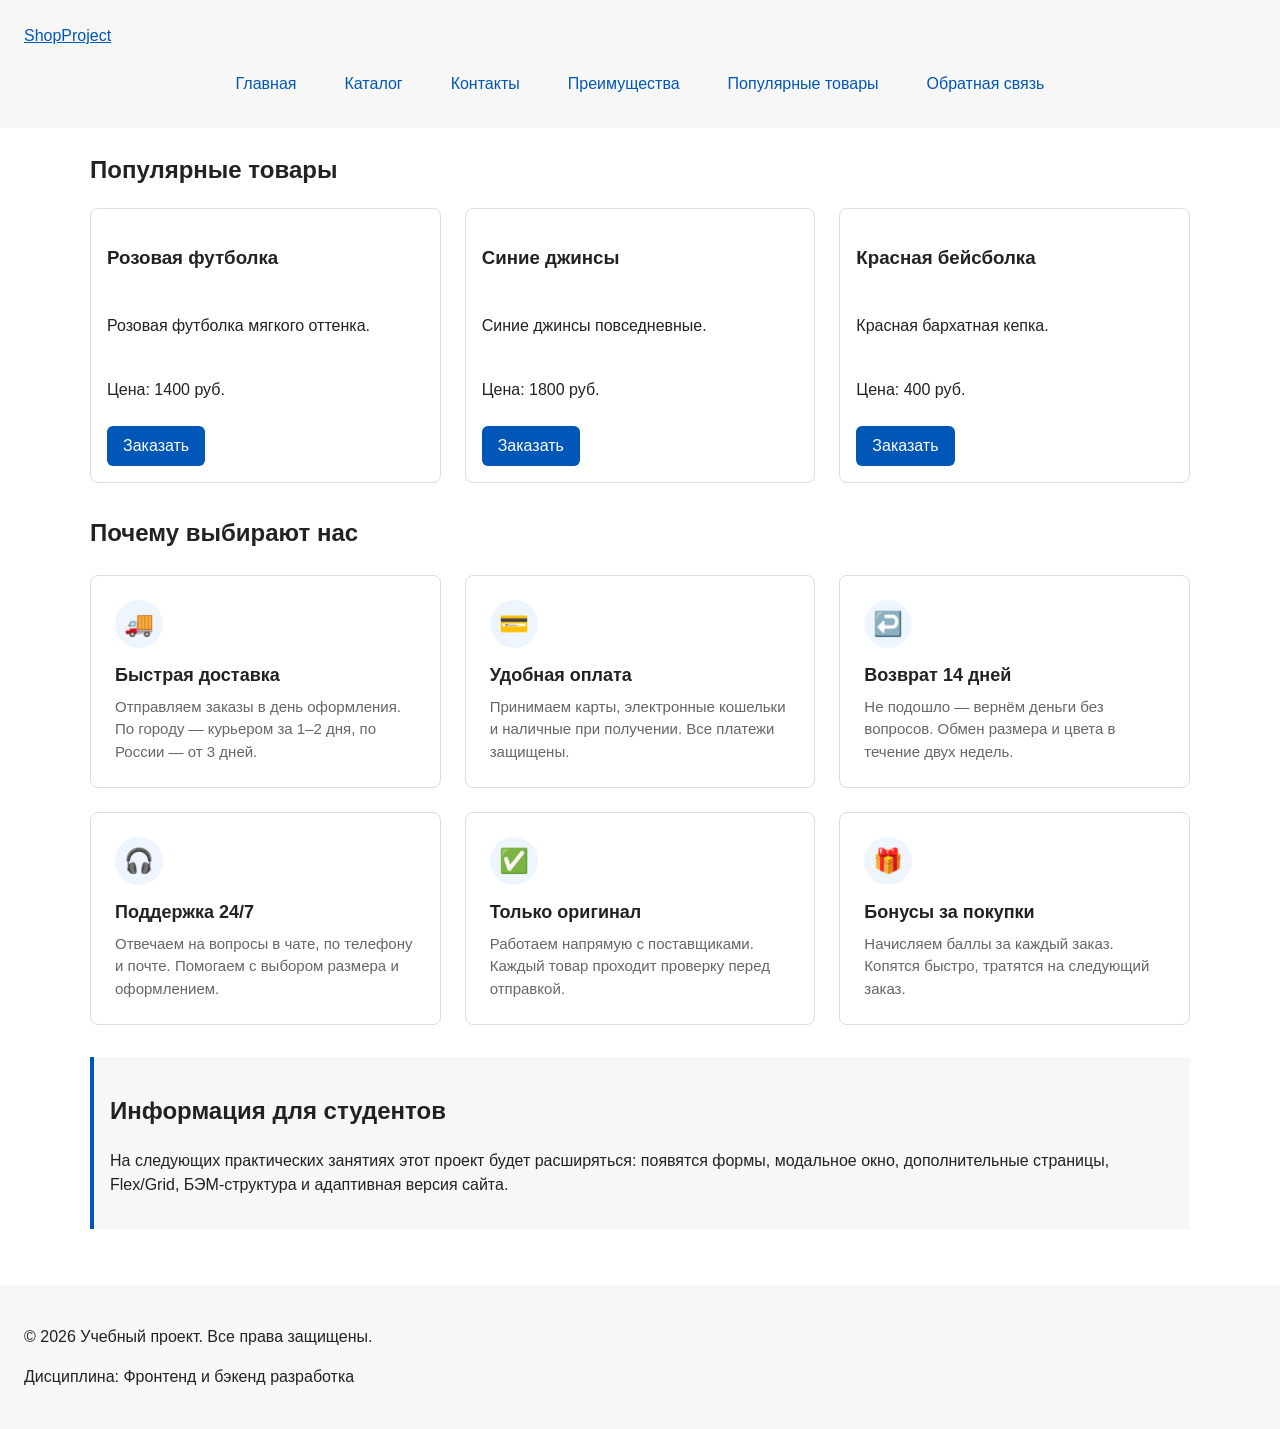
==== commit 3b0eddd8: "feat/upd css file, added map on contacts page, added advantages on main page" ====
--- a/index.html
+++ b/index.html
@@ -42,31 +42,84 @@
             <h3>Розовая футболка</h3>
             <p>Розовая футболка мягкого оттенка.</p>
             <p>Цена: 1400 руб.</p>
-            <a href="product1.html" class="a-button">
-              Заказать
-            </a>
+            <a href="product1.html" class="a-button"> Заказать </a>
           </article>
 
           <article class="product-card">
             <h3>Синие джинсы</h3>
             <p>Синие джинсы повседневные.</p>
             <p>Цена: 1800 руб.</p>
-            <a href="product2.html" class="a-button">
-              Заказать
-            </a>
+            <a href="product2.html" class="a-button"> Заказать </a>
           </article>
 
           <article class="product-card">
             <h3>Красная бейсболка</h3>
             <p>Красная бархатная кепка.</p>
             <p>Цена: 400 руб.</p>
-            <a href="product3.html" class="a-button">
-              Заказать
-            </a>
+            <a href="product3.html" class="a-button"> Заказать </a>
           </article>
         </div>
       </section>
+      <section class="section advantages" id="advantages">
+        <h2 class="section__title">Почему выбирают нас</h2>
 
+        <div class="advantages__grid">
+          <article class="advantage-card">
+            <div class="advantage-card__icon" aria-hidden="true">🚚</div>
+            <h3 class="advantage-card__title">Быстрая доставка</h3>
+            <p class="advantage-card__text">
+              Отправляем заказы в день оформления. По городу — курьером за 1–2
+              дня, по России — от 3 дней.
+            </p>
+          </article>
+
+          <article class="advantage-card">
+            <div class="advantage-card__icon" aria-hidden="true">💳</div>
+            <h3 class="advantage-card__title">Удобная оплата</h3>
+            <p class="advantage-card__text">
+              Принимаем карты, электронные кошельки и наличные при получении.
+              Все платежи защищены.
+            </p>
+          </article>
+
+          <article class="advantage-card">
+            <div class="advantage-card__icon" aria-hidden="true">↩️</div>
+            <h3 class="advantage-card__title">Возврат 14 дней</h3>
+            <p class="advantage-card__text">
+              Не подошло — вернём деньги без вопросов. Обмен размера и цвета в
+              течение двух недель.
+            </p>
+          </article>
+
+          <article class="advantage-card">
+            <div class="advantage-card__icon" aria-hidden="true">🎧</div>
+            <h3 class="advantage-card__title">Поддержка 24/7</h3>
+            <p class="advantage-card__text">
+              Отвечаем на вопросы в чате, по телефону и почте. Помогаем с
+              выбором размера и оформлением.
+            </p>
+          </article>
+
+          <article class="advantage-card">
+            <div class="advantage-card__icon" aria-hidden="true">✅</div>
+            <h3 class="advantage-card__title">Только оригинал</h3>
+            <p class="advantage-card__text">
+              Работаем напрямую с поставщиками. Каждый товар проходит проверку
+              перед отправкой.
+            </p>
+          </article>
+
+          <article class="advantage-card">
+            <div class="advantage-card__icon" aria-hidden="true">🎁</div>
+            <h3 class="advantage-card__title">Бонусы за покупки</h3>
+            <p class="advantage-card__text">
+              Начисляем баллы за каждый заказ. Копятся быстро, тратятся на
+              следующий заказ.
+            </p>
+          </article>
+        </div>
+      </section>
+      
       <aside class="aside-info">
         <h2>Информация для студентов</h2>
         <p>
--- a/css/style.css
+++ b/css/style.css
@@ -32,6 +32,7 @@
   /* Размеры */
   --container-width: 1100px;
 }
+
 /* ===============================
    2. Базовые стили
    =============================== */
@@ -43,7 +44,6 @@
 html {
   scroll-behavior: smooth;
 }
-
 
 body {
   margin: 0;
@@ -84,7 +84,8 @@
   outline-offset: 3px;
 }
 
-.button, .a-button {
+.button,
+.a-button {
   display: inline-block;
   padding: var(--space-sm) var(--space-md);
   color: var(--color-white);
@@ -95,20 +96,19 @@
   cursor: pointer;
 }
 
-.product-page__info .button {
-  margin-top: 8px;    /* страховка сверху у кнопки */
-}
-
-.button:hover, .a-button:hover {
+.button:hover,
+.a-button:hover {
   background-color: var(--color-primary-dark);
 }
 
-.button:focus-visible, .a-button:focus-visible {
+.button:focus-visible,
+.a-button:focus-visible {
   outline: 2px solid var(--color-primary);
   outline-offset: 3px;
 }
 
-.button:disabled, .a-button:disabled {
+.button:disabled,
+.a-button:disabled {
   opacity: 0.6;
   cursor: not-allowed;
 }
@@ -134,17 +134,7 @@
   margin-top: 0;
 }
 
-.product-card {
-  margin-bottom: var(--space-md);
-  padding: var(--space-md);
-  border: 1px solid var(--color-border);
-  border-radius: var(--radius-md);
-  background-color: var(--color-bg);
-}
-
-.product-card:hover {
-  border-color: var(--color-primary);
-}
+/* --- Карточка товара --- */
 
 .product-card {
   display: flex;
@@ -157,18 +147,21 @@
   background-color: var(--color-bg);
 }
 
-.product-card .button, .a-button {
+.product-card:hover {
+  border-color: var(--color-primary);
+}
+
+.product-card .button,
+.product-card .a-button {
   margin-top: auto;
   align-self: flex-start;
 }
-
 
 .products-grid {
   display: grid;
   grid-template-columns: repeat(3, 1fr);
   gap: var(--space-lg);
 }
-
 
 .aside-info {
   max-width: var(--container-width);
@@ -177,6 +170,69 @@
   border-left: 4px solid var(--color-primary);
   background-color: var(--color-surface);
 }
+/* карта на странице контактов */
+.contacts-map {
+  margin-top: var(--space-xl);
+}
+
+.contacts-map__frame {
+  display: block;
+  width: 100%;
+  height: 400px;
+  border: 1px solid var(--color-border);
+  border-radius: var(--radius-md);
+}
+
+.section__title {
+  margin: 0 0 var(--space-lg);
+  font-size: 24px;
+}
+/*Секция преимцуществ на index. html */
+.advantages__grid {
+  display: grid;
+  grid-template-columns: repeat(3, 1fr);
+  gap: var(--space-lg);
+}
+
+.advantage-card {
+  padding: var(--space-lg);
+  border: 1px solid var(--color-border);
+  border-radius: var(--radius-md);
+  background-color: var(--color-bg);
+  transition:
+    border-color 0.2s ease,
+    transform 0.2s ease;
+}
+
+.advantage-card:hover {
+  border-color: var(--color-primary);
+  transform: translateY(-2px);
+}
+
+.advantage-card__icon {
+  display: flex;
+  align-items: center;
+  justify-content: center;
+  width: 48px;
+  height: 48px;
+  margin-bottom: var(--space-md);
+  font-size: 24px;
+  border-radius: 50%;
+  background-color: var(--color-surface-accent);
+}
+
+.advantage-card__title {
+  margin: 0 0 var(--space-sm);
+  font-size: 18px;
+  line-height: 1.3;
+}
+
+.advantage-card__text {
+  margin: 0;
+  color: var(--color-muted);
+  font-size: 15px;
+  line-height: 1.5;
+}
 
 /* ===============================
    5. Форма и модальное окно
@@ -248,6 +304,8 @@
   background-color: var(--color-success-bg);
 }
 
+/* --- Хлебные крошки --- */
+
 .breadcrumbs {
   max-width: var(--container-width);
   margin: 0 auto var(--space-md);
@@ -268,6 +326,10 @@
   outline: 2px dashed var(--color-primary);
   outline-offset: 4px;
 }
+
+/* ===============================
+   6. Навигация
+   =============================== */
 
 .site-nav__list {
   display: flex;
@@ -293,6 +355,10 @@
   background-color: var(--color-primary);
 }
 
+/* ===============================
+   7. Каталог
+   =============================== */
+
 .catalog-layout {
   max-width: var(--container-width);
   margin: 0 auto var(--space-xl);
@@ -343,9 +409,13 @@
   font: inherit;
 }
 
+/* ===============================
+   8. Страница товара
+   =============================== */
+
 .product-page__inner {
   display: flex;
-  gap: 32px;
+  gap: var(--space-xl);
   align-items: flex-start;
   max-width: 1000px;
   margin: 0 auto;
@@ -358,9 +428,9 @@
   height: 400px;
   object-fit: cover;
   object-position: center;
-  border-radius: 12px;
-  background-color: #606060;
-  box-shadow: 0 4px 16px rgba(0, 0, 0, 0.9);
+  border-radius: var(--radius-lg);
+  background-color: var(--color-surface);
+  box-shadow: 0 4px 16px rgba(0, 0, 0, 0.08);
   flex-shrink: 0;
 }
 
@@ -397,10 +467,12 @@
   line-height: 1.8;
 }
 
-product-page__specs {
+/* --- Таблица характеристик --- */
+
+.product-page__specs {
   width: 100%;
   border-collapse: collapse;
-  margin: 0 32 32px;
+  margin: 0 0 32px;
   font-size: 15px;
   line-height: 1.5;
 }
@@ -432,4 +504,118 @@
 .product-page__specs tr:hover th,
 .product-page__specs tr:hover td {
   background-color: #f5f5f5;
-}+}
+
+/* Отступ у кнопки "Заказать" на странице товара */
+.product-page__info .button {
+  margin-top: 8px;
+}
+
+/* --- Картинка в карточке товара --- */
+.product-card__image {
+  display: block;
+  width: 100%;
+  aspect-ratio: 1 / 1;
+  object-fit: cover;
+  object-position: center;
+  border-radius: var(--radius-sm);
+  background-color: var(--color-surface);
+}
+
+/* --- Текстовые элементы карточки --- */
+.product-card__title {
+  margin: 0;
+  font-size: 18px;
+  line-height: 1.3;
+}
+
+.product-card__desc {
+  margin: 0;
+  color: var(--color-muted);
+  font-size: 14px;
+  line-height: 1.4;
+}
+
+.product-card__price {
+  margin: 0;
+  font-size: 17px;
+  font-weight: 700;
+}
+
+/* ===============================
+   10. Страница оформления заказа
+   =============================== */
+
+.order-page {
+  max-width: 640px;
+  margin: 0 auto var(--space-xl);
+}
+
+.order-page__title {
+  margin: 0 0 var(--space-sm);
+  font-size: 28px;
+}
+
+.order-page__lead {
+  margin: 0 0 var(--space-lg);
+  color: var(--color-muted);
+}
+
+.order-form--page {
+  padding: var(--space-lg);
+  border: 1px solid var(--color-border);
+  border-radius: var(--radius-lg);
+  background-color: var(--color-bg);
+}
+
+/* «Призрачная» кнопка */
+.button--ghost {
+  color: var(--color-primary);
+  background-color: transparent;
+  border: 1px solid var(--color-primary);
+}
+
+.button--ghost:hover {
+  color: var(--color-white);
+  background-color: var(--color-primary);
+}
+
+.order-form--page .form-actions {
+  display: flex;
+  gap: var(--space-md);
+  justify-content: flex-end;
+  flex-wrap: wrap;
+}
+
+/* ===============================
+   11. Страница успешного заказа
+   =============================== */
+
+.order-success {
+  max-width: 640px;
+  margin: 0 auto var(--space-xl);
+  padding: var(--space-xl) var(--space-lg);
+  border: 1px solid var(--color-border);
+  border-left: 4px solid var(--color-success);
+  border-radius: var(--radius-lg);
+  background-color: var(--color-success-bg);
+  text-align: center;
+}
+
+.order-success__title {
+  margin: 0 0 var(--space-md);
+  font-size: 26px;
+  color: var(--color-success);
+}
+
+.order-success__text {
+  margin: 0 0 var(--space-lg);
+  color: var(--color-text);
+}
+
+.order-success__actions {
+  display: flex;
+  gap: var(--space-md);
+  justify-content: center;
+  flex-wrap: wrap;
+}
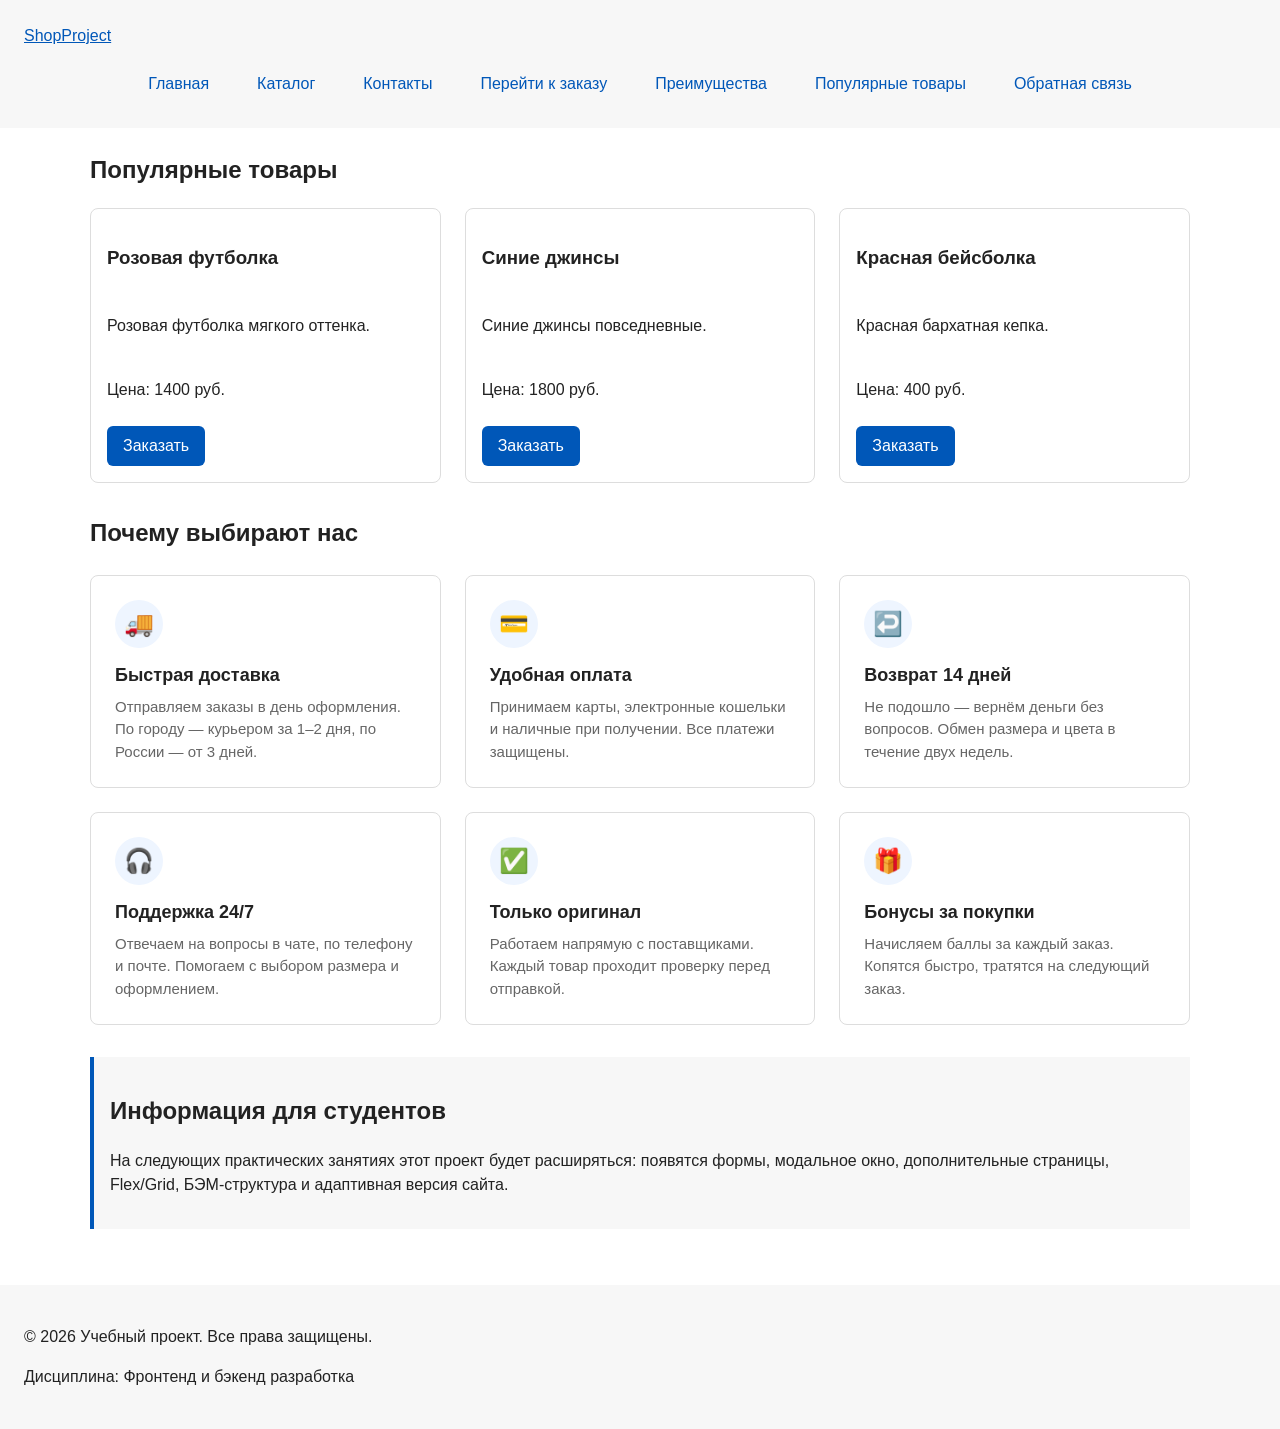
==== commit 2d39bfa8: "feat/added link to order in nav list" ====
--- a/index.html
+++ b/index.html
@@ -25,6 +25,7 @@
             <li><a href="index.html">Главная</a></li>
             <li><a href="catalog.html">Каталог</a></li>
             <li><a href="contacts.html">Контакты</a></li>
+            <li><a href="order.html">Перейти к заказу</a></li>
             <li><a href="index.html#advantages">Преимущества</a></li>
             <li><a href="index.html#popular">Популярные товары</a></li>
             <li><a href="index.html#contacts">Обратная связь</a></li>
